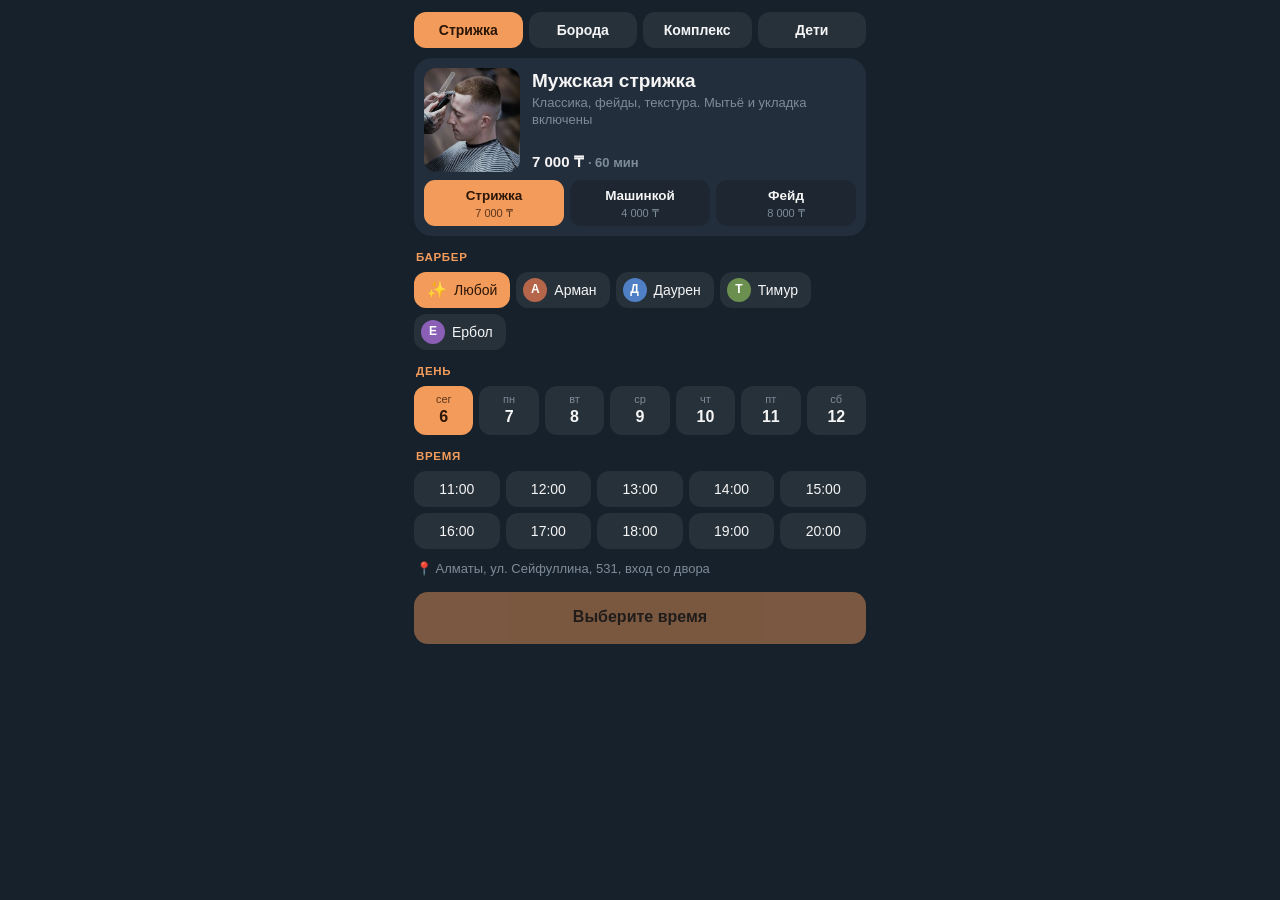
==== barber/index.html @ 0a14a058 "Add barbershop Mini App Booking page for the demo barbershop bot: haircut, beard, combo and kids ser" ====
<!DOCTYPE html>
<html lang="ru">
<head>
<meta charset="utf-8">
<meta name="viewport" content="width=device-width, initial-scale=1, maximum-scale=1, viewport-fit=cover">
<title>Барбершоп «Ұста» — запись</title>
<script src="https://telegram.org/js/telegram-web-app.js"></script>
<link rel="stylesheet" href="../app.css">
<style>
  .hero.col { flex-direction: column; gap: 0; }
  .hero .row { display: flex; gap: 12px; }
  .hero .ph { height: 104px; }
  .svc { display: grid; grid-template-columns: repeat(3, 1fr); gap: 6px; margin-top: 8px; }
  .svc.two { grid-template-columns: repeat(2, 1fr); }
  .svc.one { grid-template-columns: 1fr; }
  .svc .size b { font-size: 13.5px; white-space: nowrap; overflow: hidden; text-overflow: ellipsis; padding: 0 4px; }
  .price { margin-top: auto; font-size: 15px; font-weight: 700; }
  .av {
    width: 24px; height: 24px; border-radius: 50%; display: inline-grid; place-items: center;
    font-size: 12px; font-weight: 700; color: #fff; margin-left: -6px;
  }
  .chip.on .av { box-shadow: 0 0 0 2px var(--acc); }
  .days { grid-template-columns: repeat(7, 1fr); }
  .times { grid-template-columns: repeat(5, 1fr); }
</style>
</head>
<body>
<div class="app">
  <div class="tabs" id="tabs"></div>
  <div class="hero col">
    <div class="row">
      <img class="ph" id="ph" alt="">
      <div class="info">
        <div class="nm" id="nm"></div>
        <div class="ds" id="ds"></div>
        <div class="price" id="pr"></div>
      </div>
    </div>
    <div class="svc" id="svc"></div>
  </div>

  <div class="lbl">Барбер</div>
  <div class="chips" id="masters"></div>

  <div class="lbl">День</div>
  <div class="grid days" id="days"></div>

  <div class="lbl">Время</div>
  <div class="grid times" id="times"></div>
  <div class="note" id="note">📍 Алматы, ул. Сейфуллина, 531, вход со двора</div>

  <div class="bar"><button class="go" id="go"></button></div>
</div>
<script src="../app.js"></script>
<script>
// Каталог — тот же, что в barber/bot.py (CATALOG). Меняете цены там — поменяйте и здесь.
// [вкладка, фото, [[полное название, коротко, минут, цена], ...]]
const C = [
  ["Стрижка", "haircut", [["Мужская стрижка", "Стрижка", 60, 7000], ["Стрижка машинкой", "Машинкой", 30, 4000], ["Фейд", "Фейд", 60, 8000]]],
  ["Борода", "beard", [["Моделирование бороды", "Борода", 30, 4500], ["Королевское бритьё", "Бритьё", 45, 6000], ["Камуфляж седины", "Камуфляж", 30, 5000]]],
  ["Комплекс", "combo", [["Стрижка и борода", "Стрижка+борода", 90, 10500], ["Отец и сын", "Отец и сын", 90, 12000]]],
  ["Дети", "kids", [["Детская стрижка", "Детская · до 12 лет", 45, 5000]]],
];
const M = [["Арман", [0, 1, 2]], ["Даурен", [0, 1, 2, 3]], ["Тимур", [0, 2, 3]], ["Ербол", [0, 1, 2]], ["Алихан", [1, 2]]];
const MC = ["#b5654a", "#4f7fc4", "#6a8f4f", "#8a5fb5", "#c4914f"];
const DESC = ["Классика, фейды, текстура. Мытьё и укладка включены", "Горячее полотенце, опасная бритва, масло", "Всё сразу — выходит дешевле", "Для мальчиков до 12 лет, с мультиками"];
const DAYS = 7, SLOTS = 10, FIRST = 11;

// Занятость: «постоянные клиенты» по той же формуле, что в боте, плюс реальные записи из ссылки (?u=дата&b=...).
function fnv(s) {
  let x = 0x811c9dc5;
  for (let i = 0; i < s.length; i++) x = Math.imul(x ^ s.charCodeAt(i), 0x01000193) >>> 0;
  x ^= x >>> 16; x = Math.imul(x, 0x85ebca6b) >>> 0; x ^= x >>> 13; x = Math.imul(x, 0xc2b2ae35) >>> 0;
  return (x ^ x >>> 16) >>> 0;
}
const q = new URLSearchParams(location.search);
const real = new Set();
if (q.get("u") && q.get("b")) {
  for (const it of q.get("b").split(",")) {
    const [off, m, t, len] = it.split(".").map(Number);
    const iso = addDays(q.get("u"), off).toISOString().slice(0, 10);
    for (let k = 0; k < len; k++) real.add(m + "|" + iso + "|" + (t + k));
  }
}
const NOW = almatyNow();
const dayIso = d => addDays(NOW.iso, d).toISOString().slice(0, 10);
function busy(m, d, t) {
  const iso = dayIso(d), key = m + "|" + iso + "|" + t;
  if (d === 0 && (FIRST + t) * 60 < NOW.mins + 60) return true;
  return (fnv(key) >>> 24) < 72 || real.has(key);
}
function freeMasters(c, i, m, d, t) {
  const len = Math.ceil(C[c][2][i][2] / 60);
  const list = m >= 0 ? [m] : M.map((x, j) => j).filter(j => M[j][1].includes(c));
  return list.filter(j => t + len <= SLOTS && ![...Array(len).keys()].some(k => busy(j, d, t + k)));
}
const dayOk = (s, d) => [...Array(SLOTS).keys()].some(t => freeMasters(s.c, s.i, s.m, d, t).length);

const S = { c: 0, i: 0, m: -1, d: -1, t: -1 };
function fix() {
  if (S.m >= 0 && !M[S.m][1].includes(S.c)) S.m = -1;
  if (S.d < 0 || !dayOk(S, S.d)) { S.d = [...Array(DAYS).keys()].find(d => dayOk(S, d)) ?? -1; S.t = -1; }
  if (S.t >= 0 && !freeMasters(S.c, S.i, S.m, S.d, S.t).length) S.t = -1;
}

function render() {
  fix();
  const cat = C[S.c], svc = cat[2][S.i];
  const tabs = document.getElementById("tabs"); tabs.innerHTML = "";
  C.forEach((x, j) => {
    const b = h("button", "tab" + (j === S.c ? " on" : ""), x[0]);
    b.onclick = () => { if (S.c !== j) { S.c = j; S.i = 0; tick(); render(); } };
    tabs.appendChild(b);
  });
  document.getElementById("ph").src = "img/" + cat[1] + ".jpg";
  document.getElementById("nm").textContent = svc[0];
  document.getElementById("ds").textContent = DESC[S.c];
  document.getElementById("pr").innerHTML = rub(svc[3]) + ' <span class="ds">· ' + svc[2] + " мин</span>";

  const sv = document.getElementById("svc"); sv.innerHTML = ""; sv.className = "svc" + (cat[2].length === 2 ? " two" : cat[2].length === 1 ? " one" : "");
  cat[2].forEach((x, j) => {
    const b = h("button", "size" + (j === S.i ? " on" : ""), "<b>" + x[1] + "</b><small>" + rub(x[3]) + "</small>");
    b.onclick = () => { S.i = j; tick(); render(); };
    sv.appendChild(b);
  });

  const ms = document.getElementById("masters"); ms.innerHTML = "";
  const any = h("button", "chip" + (S.m < 0 ? " on" : ""), '<span class="em">✨</span>Любой');
  any.onclick = () => { S.m = -1; tick(); render(); };
  ms.appendChild(any);
  M.forEach((x, j) => {
    if (!x[1].includes(S.c)) return;
    const b = h("button", "chip" + (j === S.m ? " on" : ""),
      '<span class="av" style="background:' + MC[j] + '">' + x[0][0] + "</span>" + x[0]);
    b.onclick = () => { S.m = j; tick(); render(); };
    ms.appendChild(b);
  });

  const ds = document.getElementById("days"); ds.innerHTML = "";
  for (let d = 0; d < DAYS; d++) {
    const dt = addDays(NOW.iso, d);
    const b = h("button", "day" + (d === S.d ? " on" : "") + (dayOk(S, d) ? "" : " off"),
      "<small>" + (d === 0 ? "сег" : WD[dt.getUTCDay()]) + "</small><b>" + dt.getUTCDate() + "</b>");
    b.onclick = () => { S.d = d; S.t = -1; tick(); render(); };
    ds.appendChild(b);
  }

  const ts = document.getElementById("times"); ts.innerHTML = "";
  for (let t = 0; t < SLOTS; t++) {
    const ok = S.d >= 0 && freeMasters(S.c, S.i, S.m, S.d, t).length;
    const b = h("button", "chip" + (t === S.t ? " on" : "") + (ok ? "" : " off"), (FIRST + t) + ":00");
    b.onclick = () => { S.t = t; tick(); render(); };
    ts.appendChild(b);
  }

  const go = document.getElementById("go");
  go.className = "go" + (S.t < 0 ? " wait" : "");
  go.textContent = S.t < 0 ? "Выберите время" : "Записаться · " + rub(svc[3]);
}

document.getElementById("go").onclick = () => {
  if (S.t < 0) { toast(S.d < 0 ? "На ближайшую неделю мест нет" : "Выберите время"); return; }
  sendToBot({ c: S.c, i: S.i, m: S.m, d: dayIso(S.d), t: S.t });
};
initApp();
render();
</script>
</body>
</html>
---- app.css ----
/* Общие стили Mini App: тёмная карточка как в примере, цвета подстраиваются под тему Telegram. */
:root {
  --bg: var(--tg-theme-bg-color, #17212b);
  --panel: var(--tg-theme-secondary-bg-color, #232e3c);
  --text: var(--tg-theme-text-color, #f5f5f5);
  --hint: var(--tg-theme-hint-color, #7d8b99);
  --acc: #f39b5b;
  --acc-ink: #2b1607;
  --ok: #4fbf7a;
  --pill: rgba(255, 255, 255, .07);
  --pill-line: rgba(255, 255, 255, .06);
  --tile: rgba(0, 0, 0, .18);
  --r: 14px;
}
html[data-scheme="light"] {
  --pill: rgba(0, 0, 0, .05);
  --pill-line: rgba(0, 0, 0, .04);
  --tile: rgba(255, 255, 255, .75);
  --acc: #f08a3e;
  --acc-ink: #fff;
}
* { box-sizing: border-box; -webkit-tap-highlight-color: transparent; }
html, body { margin: 0; background: var(--bg); color: var(--text); }
body {
  font: 15px/1.3 -apple-system, BlinkMacSystemFont, "Segoe UI", Roboto, "Helvetica Neue", Arial, sans-serif;
  -webkit-font-smoothing: antialiased;
  user-select: none;
}
.app { max-width: 480px; margin: 0 auto; padding: 12px 14px 0; }
button { font: inherit; color: inherit; border: 0; background: none; padding: 0; cursor: pointer; }
button:focus-visible, input:focus-visible { outline: 2px solid var(--acc); outline-offset: 2px; }

/* вкладки */
.tabs { display: flex; gap: 6px; margin-bottom: 10px; }
.tab {
  flex: 1; height: 36px; border-radius: 12px; background: var(--pill);
  font-weight: 600; font-size: 14px; white-space: nowrap;
  transition: background .15s, color .15s;
}
.tab.on { background: var(--acc); color: var(--acc-ink); }

/* карточка товара */
.hero { position: relative; background: var(--panel); border-radius: 18px; padding: 10px; display: flex; gap: 12px; }
.hero .ph { width: 96px; height: 122px; flex: none; border-radius: 12px; object-fit: cover; background: var(--pill); }
.hero .info { flex: 1; min-width: 0; display: flex; flex-direction: column; }
.nm { font-size: 19px; font-weight: 700; line-height: 1.15; margin: 2px 0 3px; }
.ds { font-size: 13px; color: var(--hint); }
.sizes { display: flex; gap: 6px; margin-top: auto; padding-top: 8px; }
.size {
  flex: 1; min-width: 0; border-radius: 11px; background: var(--tile); padding: 7px 2px 6px; text-align: center;
  transition: background .15s, color .15s;
}
.size b { display: block; font-size: 14px; }
.size small { display: block; font-size: 11px; color: var(--hint); margin-top: 1px; white-space: nowrap; }
.size.on { background: var(--acc); color: var(--acc-ink); }
.size.on small { color: inherit; opacity: .75; }
.pager { position: absolute; top: 10px; right: 10px; display: flex; gap: 4px; }
.pager button {
  width: 28px; height: 28px; border-radius: 50%; background: var(--pill); font-size: 17px; line-height: 28px;
}

/* разделы с чипсами */
.lbl {
  margin: 14px 2px 7px; font-size: 11.5px; font-weight: 700; letter-spacing: .06em;
  text-transform: uppercase; color: var(--acc);
}
.chips { display: flex; flex-wrap: wrap; gap: 6px; }
.chip {
  height: 36px; padding: 0 13px; border-radius: 12px; background: var(--pill);
  display: inline-flex; align-items: center; gap: 7px; font-size: 14px; font-weight: 500; white-space: nowrap;
  transition: background .15s, color .15s, opacity .15s;
}
.chip .em { font-size: 16px; line-height: 1; }
.chip.on { background: var(--acc); color: var(--acc-ink); }
.chip.off, .size.off, .day.off { opacity: .32; pointer-events: none; }
.grid { display: grid; gap: 6px; }
.grid .chip { justify-content: center; padding: 0 4px; }
.day {
  border-radius: 12px; background: var(--pill); padding: 6px 0 7px; text-align: center;
  transition: background .15s, color .15s;
}
.day small { display: block; font-size: 11px; color: var(--hint); }
.day b { display: block; font-size: 16px; margin-top: 1px; }
.day.on { background: var(--acc); color: var(--acc-ink); }
.day.on small { color: inherit; opacity: .75; }
.note { margin: 12px 2px 0; font-size: 13px; color: var(--hint); }

/* поля ввода (только в Mini App, в виджете их нет) */
.field {
  display: block; width: 100%; height: 42px; margin-top: 6px; padding: 0 13px; border-radius: 12px;
  border: 1px solid var(--pill-line); background: var(--pill); color: var(--text); font: inherit; font-size: 15px;
  user-select: text;
}
.field::placeholder { color: var(--hint); }
.field.bad { border-color: #e5645a; animation: shake .3s; }
@keyframes shake { 25% { transform: translateX(-4px); } 75% { transform: translateX(4px); } }

/* нижняя панель: количество и большая кнопка */
.bar {
  position: sticky; bottom: 0; display: flex; gap: 8px; align-items: stretch;
  padding: 14px 0 calc(12px + env(safe-area-inset-bottom));
  background: linear-gradient(to bottom, transparent, var(--bg) 14px);
}
.qty { display: flex; align-items: center; background: var(--pill); border-radius: var(--r); }
.qty button { width: 38px; height: 52px; font-size: 20px; }
.qty span { min-width: 18px; text-align: center; font-weight: 700; }
.go {
  flex: 1; height: 52px; border-radius: var(--r); background: var(--acc); color: var(--acc-ink);
  font-size: 16px; font-weight: 700; transition: transform .1s, opacity .15s;
}
.go:active { transform: scale(.98); }
.go.wait { opacity: .45; }
.toast {
  position: fixed; left: 50%; bottom: 84px; transform: translate(-50%, 20px); opacity: 0;
  background: rgba(20, 24, 30, .92); color: #fff; font-size: 14px; padding: 10px 14px; border-radius: 12px;
  transition: opacity .2s, transform .2s; pointer-events: none; max-width: 86%; text-align: center;
}
.toast.show { opacity: 1; transform: translate(-50%, 0); }
@media (prefers-reduced-motion: reduce) { * { transition: none !important; animation: none !important; } }
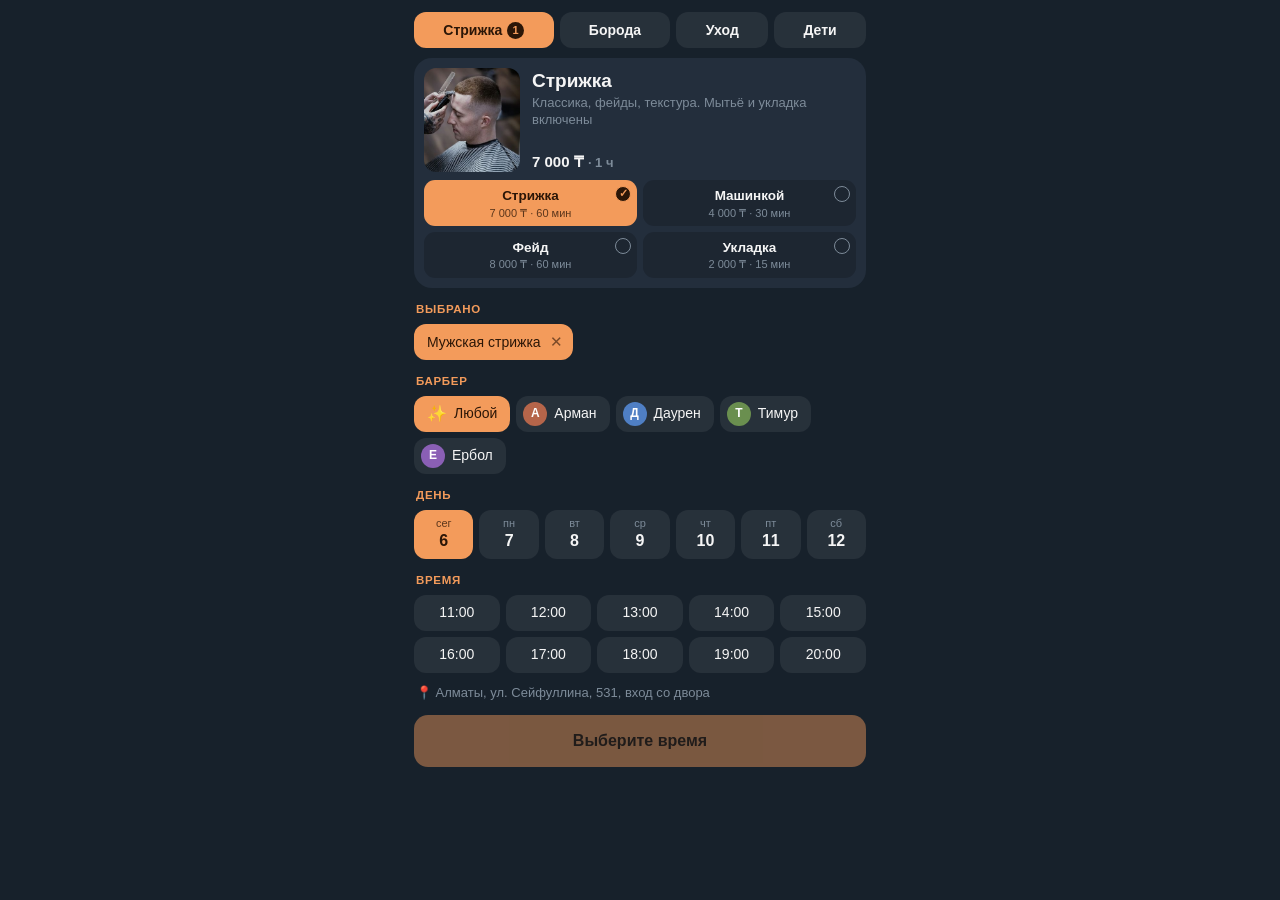
==== commit bbd38bd0: "Barbershop: pick several services in one booking Services from different tabs (haircut, beard, new f" ====
--- a/barber/index.html
+++ b/barber/index.html
@@ -7,14 +7,36 @@
 <script src="https://telegram.org/js/telegram-web-app.js"></script>
 <link rel="stylesheet" href="../app.css">
 <style>
+  .tabs { overflow-x: auto; scrollbar-width: none; }
+  .tabs::-webkit-scrollbar { display: none; }
+  .tab { flex: 1 0 auto; padding: 0 10px; }
+  @media (max-width: 360px) {
+    .tab { padding: 0 7px; font-size: 13px; }
+    .svc .size b { font-size: 13px; }
+  }
+  .tab .n {
+    display: inline-grid; place-items: center; min-width: 17px; height: 17px; margin-left: 5px; border-radius: 9px;
+    font-size: 11px; background: var(--acc); color: var(--acc-ink); vertical-align: 1px;
+  }
+  .tab.on .n { background: var(--acc-ink); color: var(--acc); }
   .hero.col { flex-direction: column; gap: 0; }
   .hero .row { display: flex; gap: 12px; }
   .hero .ph { height: 104px; }
   .svc { display: grid; grid-template-columns: repeat(3, 1fr); gap: 6px; margin-top: 8px; }
   .svc.two { grid-template-columns: repeat(2, 1fr); }
   .svc.one { grid-template-columns: 1fr; }
-  .svc .size b { font-size: 13.5px; white-space: nowrap; overflow: hidden; text-overflow: ellipsis; padding: 0 4px; }
+  .svc .size { position: relative; }
+  .svc .size b { font-size: 13.5px; white-space: nowrap; overflow: hidden; text-overflow: ellipsis; padding: 0 14px; }
+  .svc .size i {
+    position: absolute; top: 6px; right: 6px; width: 16px; height: 16px; border-radius: 50%;
+    border: 1.5px solid var(--hint); font-style: normal; font-size: 11px; line-height: 13px; text-align: center;
+  }
+  .svc .size.on i { border-color: currentColor; background: var(--acc-ink); color: var(--acc); font-weight: 800; }
   .price { margin-top: auto; font-size: 15px; font-weight: 700; }
+  .picked { display: flex; flex-wrap: wrap; gap: 6px; }
+  .picked .chip { padding-right: 8px; }
+  .picked .chip .x { font-size: 15px; opacity: .6; padding: 0 2px; }
+  .picked .none { font-size: 13px; color: var(--hint); padding: 2px; }
   .av {
     width: 24px; height: 24px; border-radius: 50%; display: inline-grid; place-items: center;
     font-size: 12px; font-weight: 700; color: #fff; margin-left: -6px;
@@ -39,6 +61,9 @@
     <div class="svc" id="svc"></div>
   </div>
 
+  <div class="lbl">Выбрано</div>
+  <div class="picked" id="picked"></div>
+
   <div class="lbl">Барбер</div>
   <div class="chips" id="masters"></div>
 
@@ -54,17 +79,20 @@
 <script src="../app.js"></script>
 <script>
 // Каталог — тот же, что в barber/bot.py (CATALOG). Меняете цены там — поменяйте и здесь.
-// [вкладка, фото, [[полное название, коротко, минут, цена], ...]]
+// [вкладка, фото, описание, [[полное название, коротко, минут, цена], ...]]
 const C = [
-  ["Стрижка", "haircut", [["Мужская стрижка", "Стрижка", 60, 7000], ["Стрижка машинкой", "Машинкой", 30, 4000], ["Фейд", "Фейд", 60, 8000]]],
-  ["Борода", "beard", [["Моделирование бороды", "Борода", 30, 4500], ["Королевское бритьё", "Бритьё", 45, 6000], ["Камуфляж седины", "Камуфляж", 30, 5000]]],
-  ["Комплекс", "combo", [["Стрижка и борода", "Стрижка+борода", 90, 10500], ["Отец и сын", "Отец и сын", 90, 12000]]],
-  ["Дети", "kids", [["Детская стрижка", "Детская · до 12 лет", 45, 5000]]],
+  ["Стрижка", "haircut", "Классика, фейды, текстура. Мытьё и укладка включены",
+    [["Мужская стрижка", "Стрижка", 60, 7000], ["Стрижка машинкой", "Машинкой", 30, 4000], ["Фейд", "Фейд", 60, 8000], ["Укладка", "Укладка", 15, 2000]]],
+  ["Борода", "beard", "Горячее полотенце, опасная бритва, масло",
+    [["Моделирование бороды", "Борода", 30, 4500], ["Королевское бритьё", "Бритьё", 45, 6000], ["Камуфляж седины", "Камуфляж", 30, 5000]]],
+  ["Уход", "care", "Маски и уход за кожей — можно добавить к стрижке",
+    [["Чёрная маска", "Маска", 20, 2500], ["Уход за лицом", "Кожа лица", 40, 6000], ["Воск: нос и уши", "Воск", 10, 1500], ["Массаж головы", "Массаж", 15, 2000]]],
+  ["Дети", "kids", "Для мальчиков до 12 лет, с мультиками",
+    [["Детская стрижка", "Детская", 45, 5000], ["Отец и сын", "Отец и сын", 90, 12000]]],
 ];
 const M = [["Арман", [0, 1, 2]], ["Даурен", [0, 1, 2, 3]], ["Тимур", [0, 2, 3]], ["Ербол", [0, 1, 2]], ["Алихан", [1, 2]]];
 const MC = ["#b5654a", "#4f7fc4", "#6a8f4f", "#8a5fb5", "#c4914f"];
-const DESC = ["Классика, фейды, текстура. Мытьё и укладка включены", "Горячее полотенце, опасная бритва, масло", "Всё сразу — выходит дешевле", "Для мальчиков до 12 лет, с мультиками"];
-const DAYS = 7, SLOTS = 10, FIRST = 11;
+const DAYS = 7, SLOTS = 10, FIRST = 11, MAX_MIN = 240;
 
 // Занятость: «постоянные клиенты» по той же формуле, что в боте, плюс реальные записи из ссылки (?u=дата&b=...).
 function fnv(s) {
@@ -89,57 +117,92 @@
   if (d === 0 && (FIRST + t) * 60 < NOW.mins + 60) return true;
   return (fnv(key) >>> 24) < 72 || real.has(key);
 }
-function freeMasters(c, i, m, d, t) {
-  const len = Math.ceil(C[c][2][i][2] / 60);
-  const list = m >= 0 ? [m] : M.map((x, j) => j).filter(j => M[j][1].includes(c));
-  return list.filter(j => t + len <= SLOTS && ![...Array(len).keys()].some(k => busy(j, d, t + k)));
-}
-const dayOk = (s, d) => [...Array(SLOTS).keys()].some(t => freeMasters(s.c, s.i, s.m, d, t).length);
-
-const S = { c: 0, i: 0, m: -1, d: -1, t: -1 };
+
+// Выбранные услуги: список [вкладка, номер]. Длительность и цена — сумма.
+const S = { c: 0, sv: [[0, 0]], m: -1, d: -1, t: -1 };
+const svc = ([c, i]) => C[c][3][i];
+const has = (c, i) => S.sv.some(x => x[0] === c && x[1] === i);
+const mins = () => S.sv.reduce((a, x) => a + svc(x)[2], 0);
+const price = () => S.sv.reduce((a, x) => a + svc(x)[3], 0);
+const len = () => Math.ceil(mins() / 60);
+const canDo = j => S.sv.every(x => M[j][1].includes(x[0]));
+function dur(n) { const h = Math.floor(n / 60), m = n % 60; return (h ? h + " ч" : "") + (h && m ? " " : "") + (m ? m + " мин" : ""); }
+function freeMasters(m, d, t) {
+  if (!S.sv.length) return [];
+  const L = len(), list = m >= 0 ? [m] : M.map((x, j) => j).filter(canDo);
+  return list.filter(j => t + L <= SLOTS && ![...Array(L).keys()].some(k => busy(j, d, t + k)));
+}
+const dayOk = d => [...Array(SLOTS).keys()].some(t => freeMasters(S.m, d, t).length);
+
 function fix() {
-  if (S.m >= 0 && !M[S.m][1].includes(S.c)) S.m = -1;
-  if (S.d < 0 || !dayOk(S, S.d)) { S.d = [...Array(DAYS).keys()].find(d => dayOk(S, d)) ?? -1; S.t = -1; }
-  if (S.t >= 0 && !freeMasters(S.c, S.i, S.m, S.d, S.t).length) S.t = -1;
+  if (S.m >= 0 && !canDo(S.m)) S.m = -1;
+  if (S.d < 0 || !dayOk(S.d)) { S.d = [...Array(DAYS).keys()].find(d => dayOk(d)) ?? -1; S.t = -1; }
+  if (S.t >= 0 && !freeMasters(S.m, S.d, S.t).length) S.t = -1;
+}
+
+function toggle(c, i) {
+  if (has(c, i)) { S.sv = S.sv.filter(x => !(x[0] === c && x[1] === i)); return; }
+  if (mins() + C[c][3][i][2] > MAX_MIN) { toast("Больше 4 часов за один визит не записываем"); return; }
+  S.sv.push([c, i]);
 }
 
 function render() {
   fix();
-  const cat = C[S.c], svc = cat[2][S.i];
+  const cat = C[S.c];
   const tabs = document.getElementById("tabs"); tabs.innerHTML = "";
   C.forEach((x, j) => {
-    const b = h("button", "tab" + (j === S.c ? " on" : ""), x[0]);
-    b.onclick = () => { if (S.c !== j) { S.c = j; S.i = 0; tick(); render(); } };
+    const n = S.sv.filter(v => v[0] === j).length;
+    const b = h("button", "tab" + (j === S.c ? " on" : ""), x[0] + (n ? '<span class="n">' + n + "</span>" : ""));
+    b.onclick = () => { if (S.c !== j) { S.c = j; tick(); render(); } };
     tabs.appendChild(b);
   });
   document.getElementById("ph").src = "img/" + cat[1] + ".jpg";
-  document.getElementById("nm").textContent = svc[0];
-  document.getElementById("ds").textContent = DESC[S.c];
-  document.getElementById("pr").innerHTML = rub(svc[3]) + ' <span class="ds">· ' + svc[2] + " мин</span>";
-
-  const sv = document.getElementById("svc"); sv.innerHTML = ""; sv.className = "svc" + (cat[2].length === 2 ? " two" : cat[2].length === 1 ? " one" : "");
-  cat[2].forEach((x, j) => {
-    const b = h("button", "size" + (j === S.i ? " on" : ""), "<b>" + x[1] + "</b><small>" + rub(x[3]) + "</small>");
-    b.onclick = () => { S.i = j; tick(); render(); };
+  document.getElementById("nm").textContent = cat[0];
+  document.getElementById("ds").textContent = cat[2];
+  document.getElementById("pr").innerHTML = S.sv.length
+    ? rub(price()) + ' <span class="ds">· ' + dur(mins()) + "</span>"
+    : '<span class="ds">Выберите одну или несколько услуг</span>';
+
+  const sv = document.getElementById("svc"); sv.innerHTML = "";
+  const n = cat[3].length;
+  sv.className = "svc" + (n === 1 ? " one" : n === 2 || n === 4 ? " two" : "");
+  cat[3].forEach((x, j) => {
+    const on = has(S.c, j);
+    const b = h("button", "size" + (on ? " on" : ""), "<i>" + (on ? "✓" : "") + "</i><b>" + x[1] + "</b><small>" + rub(x[3]) + " · " + x[2] + " мин</small>");
+    b.setAttribute("aria-pressed", on);
+    b.onclick = () => { toggle(S.c, j); tick(); render(); };
     sv.appendChild(b);
   });
 
+  const pk = document.getElementById("picked"); pk.innerHTML = "";
+  if (!S.sv.length) pk.appendChild(h("div", "none", "Пока ничего. Можно выбрать несколько услуг из разных вкладок."));
+  S.sv.forEach(x => {
+    const b = h("button", "chip on", svc(x)[0] + ' <span class="x">✕</span>');
+    b.setAttribute("aria-label", "Убрать " + svc(x)[0]);
+    b.onclick = () => { toggle(x[0], x[1]); tick(); render(); };
+    pk.appendChild(b);
+  });
+
   const ms = document.getElementById("masters"); ms.innerHTML = "";
-  const any = h("button", "chip" + (S.m < 0 ? " on" : ""), '<span class="em">✨</span>Любой');
-  any.onclick = () => { S.m = -1; tick(); render(); };
-  ms.appendChild(any);
-  M.forEach((x, j) => {
-    if (!x[1].includes(S.c)) return;
-    const b = h("button", "chip" + (j === S.m ? " on" : ""),
-      '<span class="av" style="background:' + MC[j] + '">' + x[0][0] + "</span>" + x[0]);
-    b.onclick = () => { S.m = j; tick(); render(); };
-    ms.appendChild(b);
-  });
+  const able = M.map((x, j) => j).filter(canDo);
+  if (S.sv.length && !able.length) {
+    ms.appendChild(h("div", "none note", "Никто из барберов не делает всё это за один визит. Уберите что-нибудь или запишитесь дважды."));
+  } else {
+    const any = h("button", "chip" + (S.m < 0 ? " on" : ""), '<span class="em">✨</span>Любой');
+    any.onclick = () => { S.m = -1; tick(); render(); };
+    ms.appendChild(any);
+    able.forEach(j => {
+      const b = h("button", "chip" + (j === S.m ? " on" : ""),
+        '<span class="av" style="background:' + MC[j] + '">' + M[j][0][0] + "</span>" + M[j][0]);
+      b.onclick = () => { S.m = j; tick(); render(); };
+      ms.appendChild(b);
+    });
+  }
 
   const ds = document.getElementById("days"); ds.innerHTML = "";
   for (let d = 0; d < DAYS; d++) {
     const dt = addDays(NOW.iso, d);
-    const b = h("button", "day" + (d === S.d ? " on" : "") + (dayOk(S, d) ? "" : " off"),
+    const b = h("button", "day" + (d === S.d ? " on" : "") + (dayOk(d) ? "" : " off"),
       "<small>" + (d === 0 ? "сег" : WD[dt.getUTCDay()]) + "</small><b>" + dt.getUTCDate() + "</b>");
     b.onclick = () => { S.d = d; S.t = -1; tick(); render(); };
     ds.appendChild(b);
@@ -147,20 +210,22 @@
 
   const ts = document.getElementById("times"); ts.innerHTML = "";
   for (let t = 0; t < SLOTS; t++) {
-    const ok = S.d >= 0 && freeMasters(S.c, S.i, S.m, S.d, t).length;
+    const ok = S.d >= 0 && freeMasters(S.m, S.d, t).length;
     const b = h("button", "chip" + (t === S.t ? " on" : "") + (ok ? "" : " off"), (FIRST + t) + ":00");
     b.onclick = () => { S.t = t; tick(); render(); };
     ts.appendChild(b);
   }
 
   const go = document.getElementById("go");
-  go.className = "go" + (S.t < 0 ? " wait" : "");
-  go.textContent = S.t < 0 ? "Выберите время" : "Записаться · " + rub(svc[3]);
+  const ready = S.sv.length && S.t >= 0;
+  go.className = "go" + (ready ? "" : " wait");
+  go.textContent = !S.sv.length ? "Выберите услугу" : S.t < 0 ? "Выберите время" : "Записаться · " + rub(price());
 }
 
 document.getElementById("go").onclick = () => {
+  if (!S.sv.length) { toast("Выберите хотя бы одну услугу"); return; }
   if (S.t < 0) { toast(S.d < 0 ? "На ближайшую неделю мест нет" : "Выберите время"); return; }
-  sendToBot({ c: S.c, i: S.i, m: S.m, d: dayIso(S.d), t: S.t });
+  sendToBot({ s: S.sv, m: S.m, d: dayIso(S.d), t: S.t });
 };
 initApp();
 render();
